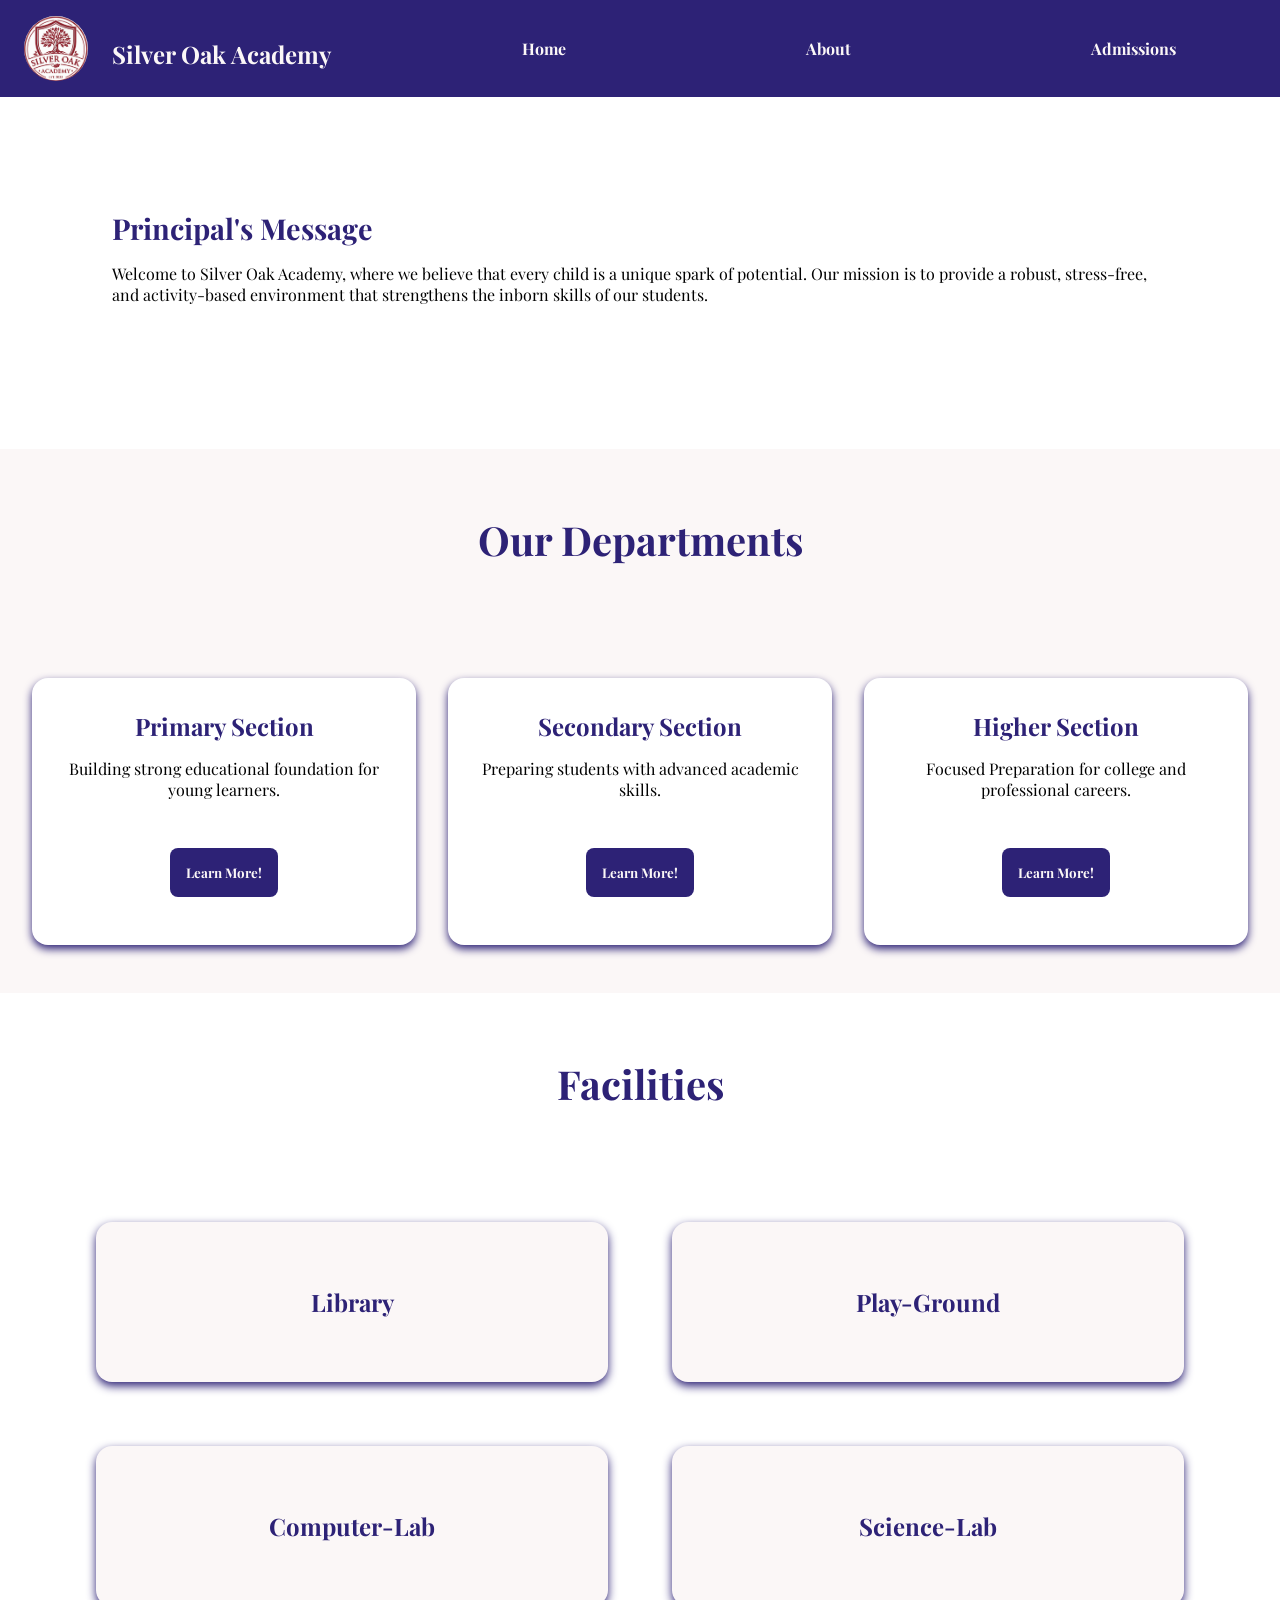
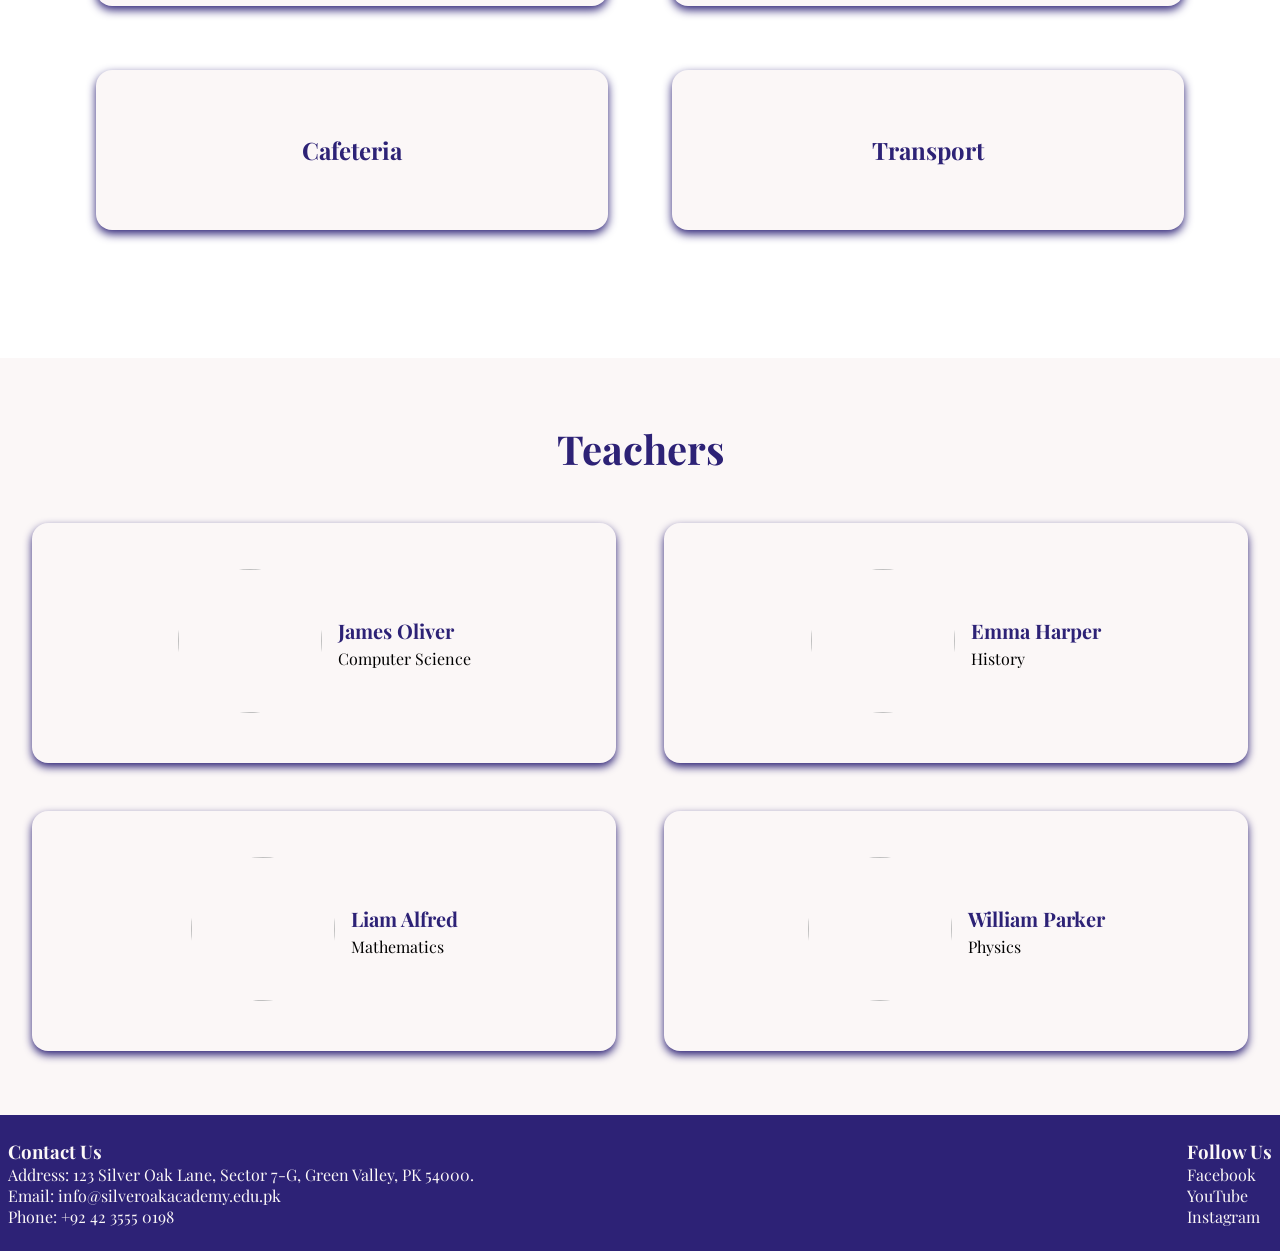
==== about.html @ 84cbb3ae "Initial push for School Website project" ====
<!doctype html>
<html lang="en">

<head>
    <meta charset="UTF-8" />
    <meta name="viewport" content="width=device-width, initial-scale=1.0" />
    <link rel="stylesheet" href="/style.css" />
    <link rel="preconnect" href="https://fonts.googleapis.com" />
    <link rel="preconnect" href="https://fonts.gstatic.com" crossorigin />
    <link
        href="https://fonts.googleapis.com/css2?family=Montserrat:ital,wght@0,100..900;1,100..900&family=Playfair+Display:ital,wght@0,400..900;1,400..900&family=Poppins:ital,wght@0,100;0,200;0,300;0,400;0,500;0,600;0,700;0,800;0,900;1,100;1,200;1,300;1,400;1,500;1,600;1,700;1,800;1,900&family=Raleway:ital,wght@0,100..900;1,100..900&family=Rubik:ital,wght@0,300..900;1,300..900&display=swap"
        rel="stylesheet" />
    <link rel="stylesheet" href="/about.css" />
    <title>About</title>
</head>

<body>
    <header>
        <div class="header-container container">
            <div class="logo">
                <img src="/schoollogo.png" alt="" />
                <h2>Silver Oak Academy</h2>
            </div>
            <nav>
                <ul>
                    <li><a href="/index.html">Home</a></li>
                    <li><a href="/about.html">About</a></li>
                    <li><a href="/admission.html">Admissions</a></li>
                </ul>
            </nav>
        </div>
    </header>
    <div class="principal">
        <div class="img">
            <img src="https://images.unsplash.com/photo-1600679472071-80cf6b9cf53c?w=600&auto=format&fit=crop&q=60&ixlib=rb-4.1.0&ixid=M3wxMjA3fDB8MHxzZWFyY2h8MjR8fGElMjBzY2hvb2wlMjBwcmluY2lwYWx8ZW58MHwwfDB8fHwy"
                alt="" />
        </div>
        <div class="message">
            <h2>Principal's Message</h2>
            <p>
                Welcome to Silver Oak Academy, where we believe that every child is a
                unique spark of potential. Our mission is to provide a robust,
                stress-free, and activity-based environment that strengthens the
                inborn skills of our students.
            </p>
        </div>
    </div>
    <section class="department">
        <h2>Our Departments</h2>
        <div class="dept-container">
            <div class="deptcard">
                <h3>Primary Section</h3>
                <p>Building strong educational foundation for young learners.</p>
                <button>Learn More!</button>
            </div>
            <div class="deptcard">
                <h3>Secondary Section</h3>
                <p>Preparing students with advanced academic skills.</p>
                <button>Learn More!</button>
            </div>
            <div class="deptcard">
                <h3>Higher Section</h3>
                <p>Focused Preparation for college and professional careers.</p>
                <button>Learn More!</button>
            </div>
        </div>
    </section>
    <section class="facilities">
        <h2>Facilities</h2>
        <div class="facilities-box">
            <div class="facilities-card">
                <h3>Library</h3>
            </div>
            <div class="facilities-card">
                <h3>Play-Ground</h3>
            </div>
            <div class="facilities-card">
                <h3>Computer-Lab</h3>
            </div>
            <div class="facilities-card">
                <h3>Science-Lab</h3>
            </div>
            <div class="facilities-card">
                <h3>Cafeteria</h3>
            </div>
            <div class="facilities-card">
                <h3>Transport</h3>
            </div>
        </div>
    </section>
    <section class="teachers">
        <h2>Teachers</h2>
        <div class="teacher-container">
            <div class="teacher-card">
                <div class="teacherimg">
                    <img src="https://images.unsplash.com/photo-1587691592099-24045742c181?w=600&auto=format&fit=crop&q=60&ixlib=rb-4.1.0&ixid=M3wxMjA3fDB8MHxzZWFyY2h8MTV8fHRlYWNoZXJzfGVufDB8MHwwfHx8Mg%3D%3D"
                        alt="" />
                </div>
                <div class="teachertxt">
                    <h4>James Oliver</h4>
                    <p>Computer Science</p>
                </div>
            </div>
            <div class="teacher-card">
                <div class="teacherimg">
                    <img src="https://images.unsplash.com/photo-1590650213165-c1fef80648c4?w=600&auto=format&fit=crop&q=60&ixlib=rb-4.1.0&ixid=M3wxMjA3fDB8MHxzZWFyY2h8NHx8dGVhY2hlcnN8ZW58MHwwfDB8fHwy"
                        alt="" />
                </div>
                <div class="teachertxt">
                    <h4>Emma Harper</h4>
                    <p>History</p>
                </div>
            </div>
            <div class="teacher-card">
                <div class="teacherimg">
                    <img src="https://images.unsplash.com/photo-1738566061960-cd810b485d8e?w=600&auto=format&fit=crop&q=60&ixlib=rb-4.1.0&ixid=M3wxMjA3fDB8MHxzZWFyY2h8M3x8cGVyc29uJTIwZnVsbCUyMGJvZHklMjBwcm9mZXNzaW9uYWx8ZW58MHwwfDB8fHwy"
                        alt="" />
                </div>
                <div class="teachertxt">
                    <h4>Liam Alfred</h4>
                    <p>Mathematics</p>
                </div>
            </div>
            <div class="teacher-card">
                <div class="teacherimg">
                    <img src="https://images.unsplash.com/photo-1771244678811-50c22f17c791?w=600&auto=format&fit=crop&q=60&ixlib=rb-4.1.0&ixid=M3wxMjA3fDB8MHxzZWFyY2h8MTF8fHBlcnNvbiUyMGZ1bGwlMjBib2R5JTIwcHJvZmVzc2lvbmFsfGVufDB8MHwwfHx8Mg%3D%3D"
                        alt="" />
                </div>
                <div class="teachertxt">
                    <h4>William Parker</h4>
                    <p>Physics</p>
                </div>
            </div>
        </div>
    </section>
</body>
<!-- footer -->
<footer>
    <div class="container footer-container">
        <div class="contact">
            <h3>Contact Us</h3>
            <p>Address: 123 Silver Oak Lane, Sector 7-G, Green Valley, PK 54000.</p>
            <p>Email: info@silveroakacademy.edu.pk</p>
            <p>Phone: +92 42 3555 0198</p>
        </div>
        <div class="social">
            <h3>Follow Us</h3>
            <a href="/">Facebook</a>
            <a href="/">YouTube</a>
            <a href="/">Instagram</a>
        </div>
    </div>
</footer>

</html>
---- style.css ----
* {
    padding: 0;
    margin: 0;
    box-sizing: border-box;
    font-family: "Playfair Display"
}

:root {
    --primcolor: #fbf7f7;
    --seccolor: #2d2276;
}

header {
    background-color: var(--seccolor);
    color: var(--primcolor);
}

.header-container {
    display: flex;
    justify-content: space-between;
    align-items: center;

    padding: 1em 1.5em;
}

.logo {
    display: flex;
    align-items: center;

}

.logo h2 {
    padding-top: 0.5em;
    padding-left: 1em;
}

.logo img {
    width: 4em;

    object-fit: cover;
    object-position: center;
    border-radius: 50%;
}

nav {
    display: flex;
    align-items: center;
}

nav a {
    text-decoration: none;
    color: var(--primcolor);
    font-weight: bold;
    cursor: pointer;
    padding-right: 5rem;
}

nav a:hover {
    opacity: 0.8;
}

ul {
    display: flex;
    gap: 10em;
}

ul li {
    list-style: none;
}

.hero {
    height: 90vh;
    background: linear-gradient(rgba(0, 0, 0, 0.8), rgba(0, 0, 0, 0.8)), url("https://images.unsplash.com/photo-1498243691581-b145c3f54a5a?w=600&auto=format&fit=crop&q=60&ixlib=rb-4.1.0&ixid=M3wxMjA3fDB8MHxzZWFyY2h8N3x8c2Nob29sfGVufDB8fDB8fHwy") no-repeat center center/cover;
    display: flex;
    justify-content: center;
    align-items: center;
    color: var(--primcolor);
}

.hero-content {
    display: flex;
    flex-direction: column;
    align-items: center;
}

.hero-content h1 {
    font-size: 3em;
    margin-bottom: 0.5em;

}

.hero-content p {
    text-align: center;
    font-size: 1em;
    margin-bottom: 2em;
}

.hero-btns {
    margin-left: 0;
    display: flex;
    justify-content: center;
}

.hero-btns .hero-btn1 {
    padding: 0.75em 1.25em;
    background-color: var(--seccolor);
    color: var(--primcolor);
    border-radius: 0.5em;
    text-decoration: none;
    font-weight: bold;
    margin: 0.5em;
}

.hero-btns .hero-btn2 {
    padding: 0.75em 1.25em;
    background-color: var(--primcolor);
    color: var(--seccolor);
    border-radius: 0.5em;
    border: 2px solid var(--seccolor);
    text-decoration: none;
    margin: 0.35em;
    font-weight: bold;
}

.hero-btn1:hover {
    opacity: 0.8;
}

.hero-btn2:hover {
    opacity: 0.8;
}

.about {
    padding: 3.75em 0em;
    text-align: center;
}

.about h2 {
    margin-bottom: 0.75em;
}

.features {
    display: flex;
    gap: 1.25em;
    margin-top: 1.8em;
}

.card {
    background-color: var(--primcolor);
    padding: 1em;
    margin-left: 1em;
    border-radius: 0.5em;
    box-shadow: 0 4px 12px var(--seccolor);
}

.stats {
    background-color: var(--seccolor);
    color: var(--primcolor);
    padding: 3.5em 0em;

}

.stats-container {
    display: flex;
    justify-content: space-around;
    align-items: center;
}

.statbox h2 {
    font-size: 2em;
}

.gallery {
    padding: 3.75em 0em;
    text-align: center;
    font-weight: bolder;
}

.gallery-grid {
    display: flex;
    flex-wrap: wrap;
    justify-content: center;
    gap: 1em;
    margin-top: 2em;

}

.gallery-grid img {
    width: 28em;
    border-radius: 1em;
}

footer {
    background-color: var(--seccolor);
    color: var(--primcolor);
    padding: 1em 0em;
}

footer .container {
    display: flex;
    justify-content: space-between;
}

.contact {
    margin: 0.5em;
}

.social {
    margin: 0.5em;
}

.social a {
    display: block;
    text-decoration: none;
    color: var(--primcolor);

}


.social a:hover {
    opacity: 0.8;
}
---- about.css ----
* {
    padding: 0;
    margin: 0;
    box-sizing: border-box;
    font-family: "Playfair Display";
}

:root {
    --primcolor: #fbf7f7;
    --seccolor: #2d2276;
}

header {
    background-color: var(--seccolor);
    color: var(--primcolor);
}

.header-container {
    display: flex;
    justify-content: space-between;
    align-items: center;

    padding: 1em 1.5em;
}

.logo {
    display: flex;
    align-items: center;

}

.logo h2 {
    padding-top: 0.5em;
    padding-left: 1em;
}

.logo img {
    width: 4em;

    object-fit: cover;
    object-position: center;
    border-radius: 50%;
}

nav {
    display: flex;
    align-items: center;
}

nav a {
    text-decoration: none;
    color: var(--primcolor);
    font-weight: bold;
    cursor: pointer;
    padding-right: 5rem;
}

nav a:hover {
    transform: scale(105%);
    opacity: 0.8;
    color: white;
}

ul {
    display: flex;
    gap: 10em;
}

ul li {
    list-style: none;
}

.principal {
    display: flex;
    justify-content: center;
    align-items: center;
    padding: 4rem;
    margin-bottom: 2rem;
}

.principal .message {
    padding: 3rem;
}

.principal h2 {
    margin-bottom: 1rem;
    font-size: 1.8rem;
    color: var(--seccolor);
    font-weight: bolder;
}

.principal img {
    border-radius: 1rem;
    width: 18rem;
}

.department {
    background-color: var(--primcolor);
    padding: 4rem 2rem;
    text-align: center;
    padding-bottom: 3rem;
}

.department h2 {
    font-size: 2.5rem;
    margin-bottom: 3rem;
    color: var(--seccolor);
}

.dept-container {
    display: flex;
    gap: 2rem;
    justify-content: center;
    flex-wrap: wrap;
}

.department .deptcard {
    display: flex;
    flex-direction: column;
    justify-content: center;
    align-items: center;
    margin-top: 4em;
    background-color: white;
    padding-left: 1rem;
    padding-right: 1rem;
    padding-top: 2rem;
    flex: 1;
    box-shadow: 0 4px 8px var(--seccolor);
    border-radius: 1rem;

}

.deptcard h3 {
    font-weight: bolder;
    color: var(--seccolor);
    font-size: 1.5rem;
    margin-bottom: 1rem
}

.deptcard button {
    margin: 3rem;
    background-color: var(--seccolor);
    border: none;
    padding: 1rem;
    border-radius: 0.5rem;
    color: var(--primcolor);
    font-weight: bold;
    cursor: pointer;
}

.deptcard button:hover {
    transform: scale(1.05);
    opacity: 0.8;
    color: white;

}

.facilities h2 {
    font-size: 2.5rem;
    margin-bottom: 3rem;
    font-weight: bolder;
    color: var(--seccolor);
}

.facilities {
    padding: 4rem 2rem;
    text-align: center;
}

.facilities-box {
    display: grid;
    grid-template-columns: 1fr 1fr;
    grid-auto-rows: 10rem;
    gap: 4rem;
    padding: 4rem;
}

.facilities-card {
    background-color: var(--primcolor);
    display: flex;
    justify-content: center;
    align-items: center;
    border-radius: 1rem;
    box-shadow: 0 4px 10px var(--seccolor);

    color: var(--seccolor);
    font-weight: bolder;
}

.facilities-card h3 {
    font-size: 1.5rem;
}

.teachers {
    padding: 4rem 2rem;
    background-color: var(--primcolor);
    text-align: center;
}

.teachers h2 {
    font-size: 2.5rem;
    margin-bottom: 3rem;
    font-weight: bolder;
    color: var(--seccolor);
}

.teacher-container {
    display: grid;
    grid-template-columns: 1fr 1fr;
    grid-auto-rows: 15rem;
    gap: 3rem;
}

.teacher-card {
    display: flex;
    justify-content: center;
    align-items: center;
    padding: 1.5rem;
    border-radius: 1rem;
    box-shadow: 0 4px 8px var(--seccolor);
    text-align: left;
    gap: 1rem;

}

.teacherimg img {
    width: 9rem;
    height: 9rem;
    border-radius: 50%;
    object-fit: cover;
}

.teachertxt h4 {
    color: var(--seccolor);
    font-size: 1.25rem;
    margin-bottom: 0.2rem;
}

footer {
    background-color: var(--seccolor);
    color: var(--primcolor);
    padding: 1em 0em;
}

footer .container {
    display: flex;
    justify-content: space-between;
}

.contact {
    margin: 0.5em;
}

.social {
    margin: 0.5em;
}

.social a {
    display: block;
    text-decoration: none;
    color: var(--primcolor);

}

.social a:hover {
    opacity: 0.8;
}
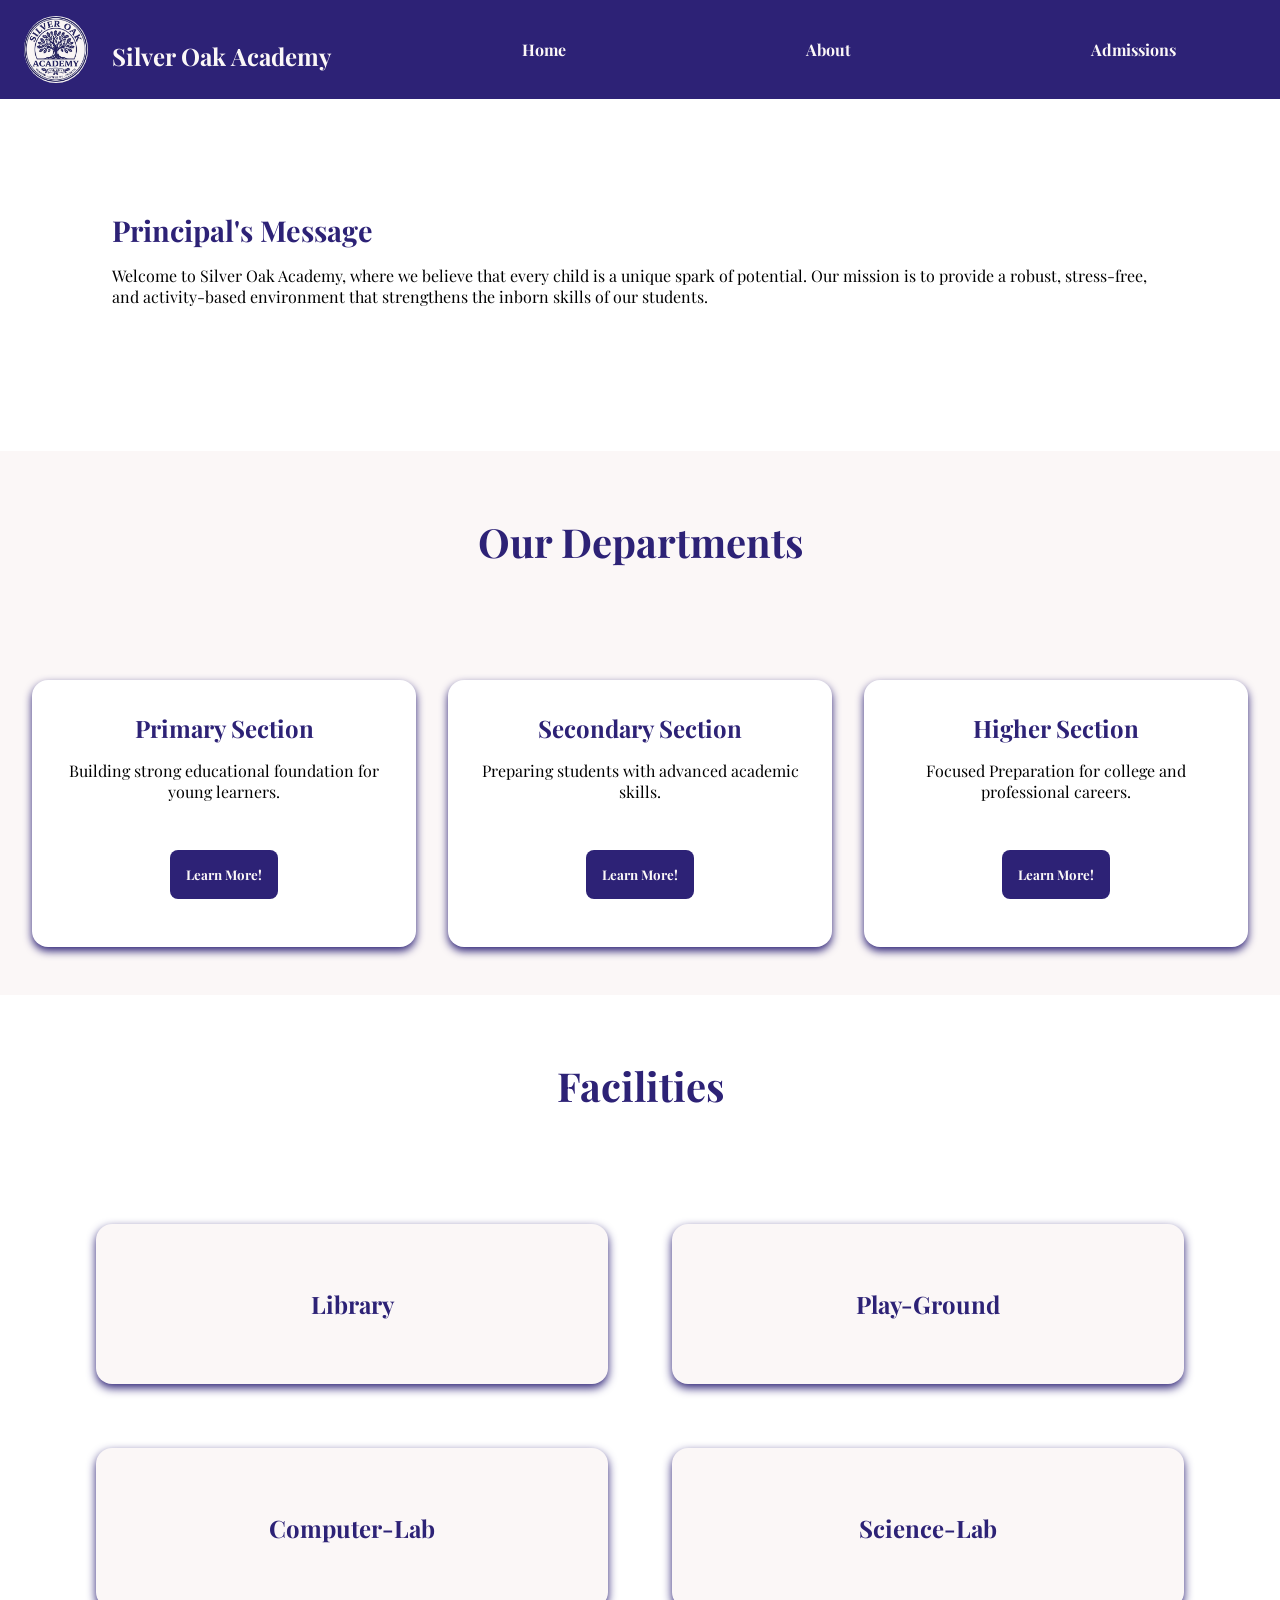
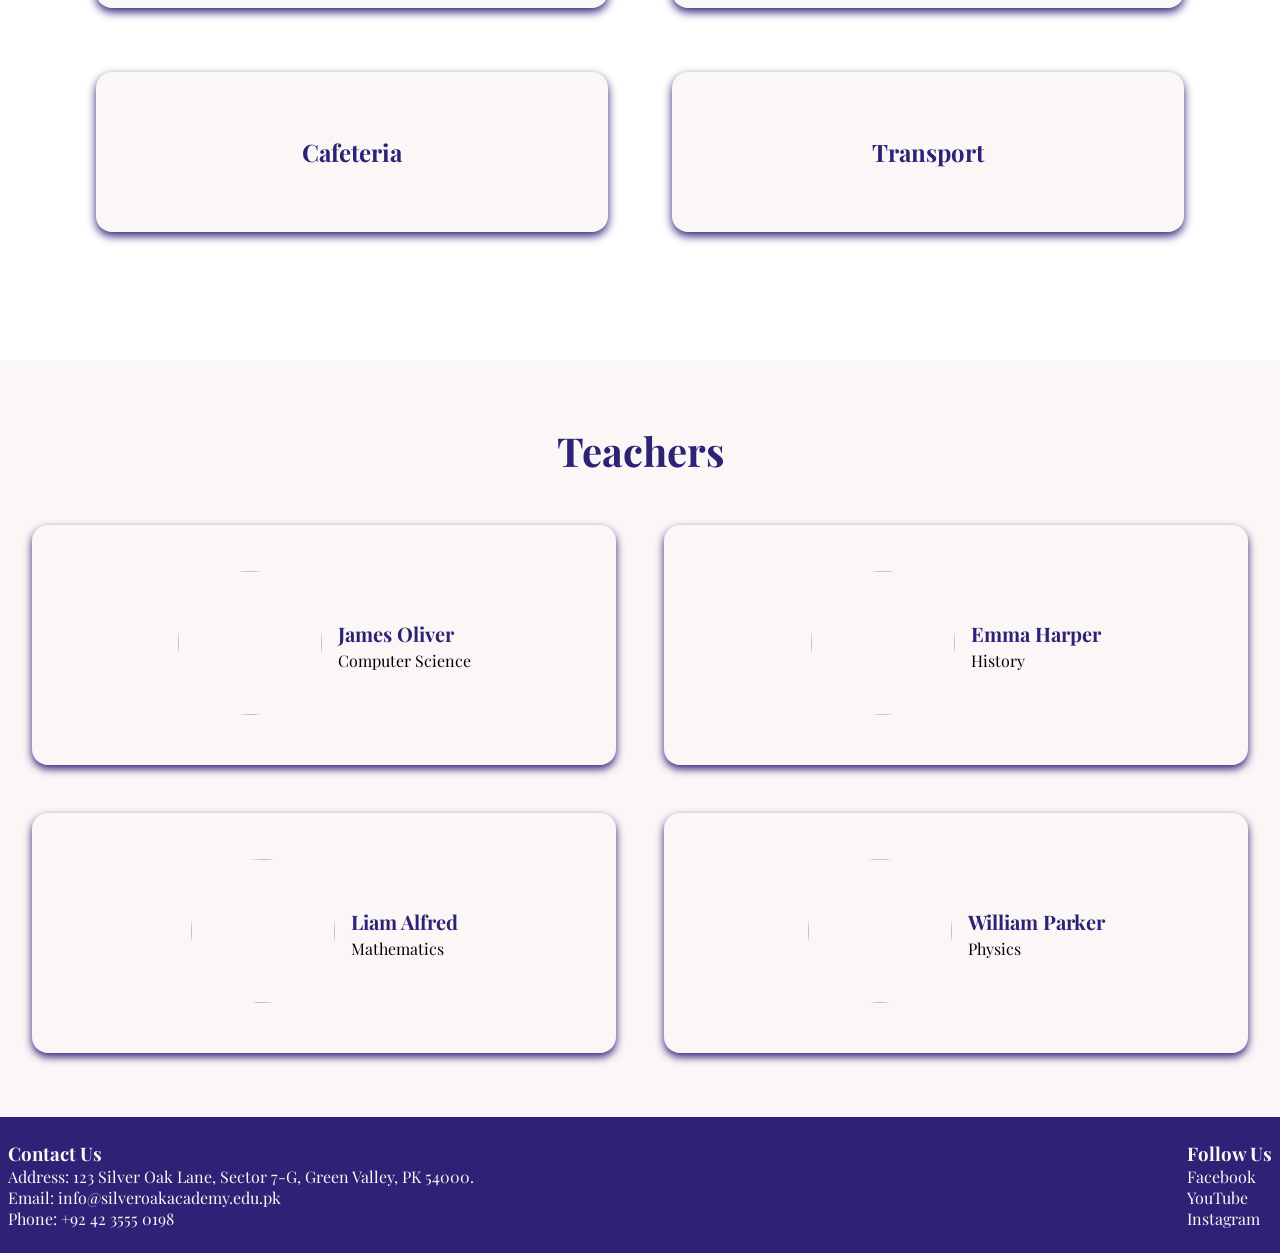
==== commit be1a5209: "Fixed CSS link and added logo file" ====
--- a/about.html
+++ b/about.html
@@ -10,7 +10,7 @@
     <link
         href="https://fonts.googleapis.com/css2?family=Montserrat:ital,wght@0,100..900;1,100..900&family=Playfair+Display:ital,wght@0,400..900;1,400..900&family=Poppins:ital,wght@0,100;0,200;0,300;0,400;0,500;0,600;0,700;0,800;0,900;1,100;1,200;1,300;1,400;1,500;1,600;1,700;1,800;1,900&family=Raleway:ital,wght@0,100..900;1,100..900&family=Rubik:ital,wght@0,300..900;1,300..900&display=swap"
         rel="stylesheet" />
-    <link rel="stylesheet" href="/about.css" />
+    <link rel="stylesheet" href="about.css" />
     <title>About</title>
 </head>
 
@@ -18,7 +18,7 @@
     <header>
         <div class="header-container container">
             <div class="logo">
-                <img src="/schoollogo.png" alt="" />
+                <img src="logoo2.png" alt="" />
                 <h2>Silver Oak Academy</h2>
             </div>
             <nav>
